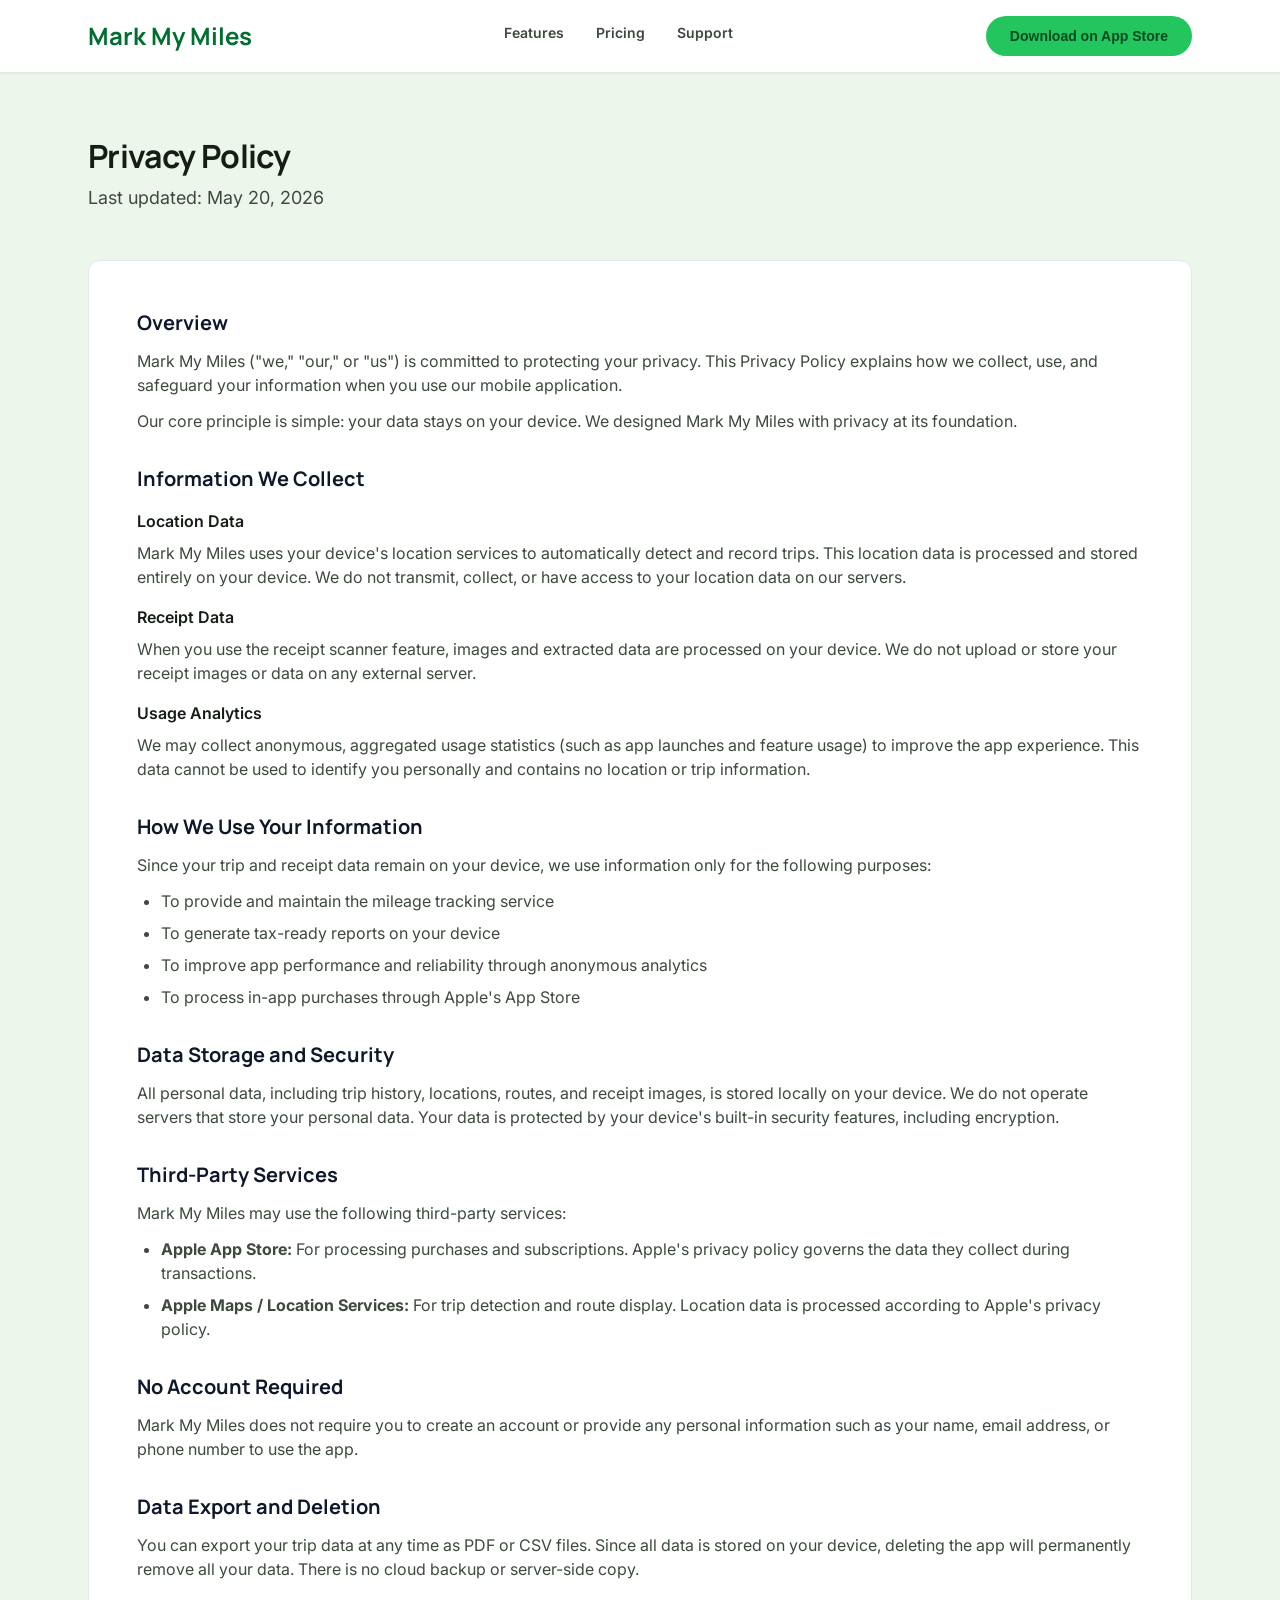
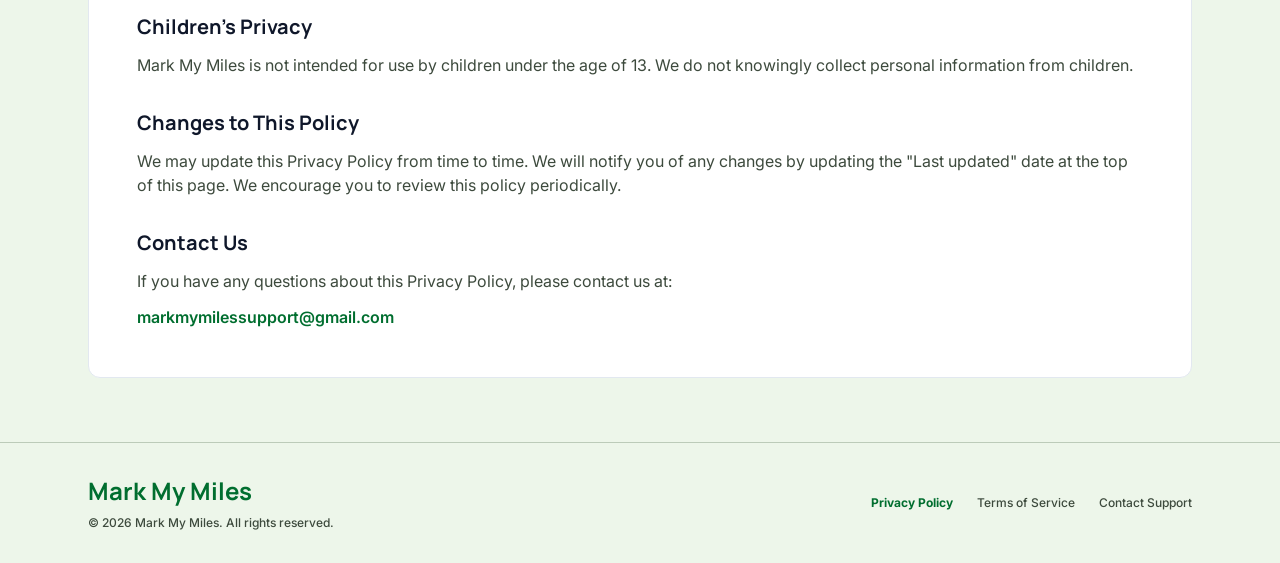
==== privacy.html @ 022749a6 "fix issues" ====
<!DOCTYPE html>
<html lang="en">
<head>
  <meta charset="UTF-8">
  <meta name="viewport" content="width=device-width, initial-scale=1.0">
  <title>Privacy Policy | Mark My Miles</title>
  <link rel="icon" type="image/png" sizes="32x32" href="favicon-32x32.png">
  <link rel="icon" type="image/png" sizes="16x16" href="favicon-16x16.png">
  <link rel="apple-touch-icon" sizes="180x180" href="apple-touch-icon.png">
  <link href="https://fonts.googleapis.com/css2?family=Manrope:wght@600;700&family=Inter:wght@400;500;600&display=swap" rel="stylesheet">
  <link href="https://fonts.googleapis.com/css2?family=Material+Symbols+Outlined:wght,FILL@100..700,0..1&display=swap" rel="stylesheet">
  <link rel="stylesheet" href="styles.css">
</head>
<body class="legal-page">
  <!-- Top Nav -->
  <header class="top-nav" style="position: sticky;">
    <nav class="container">
      <a href="index.html" class="logo">Mark My Miles</a>
      <div class="nav-links">
        <a href="index.html#features">Features</a>
        <a href="index.html#pricing">Pricing</a>
        <a href="support.html">Support</a>
      </div>
      <button class="btn-primary">Download on App Store</button>
    </nav>
  </header>

  <main class="container" style="padding-top: 32px; padding-bottom: 32px;">
    <section class="legal-hero">
      <h1 class="headline-lg">Privacy Policy</h1>
      <p class="body-lg">Last updated: May 20, 2026</p>
    </section>

    <div class="legal-content">
      <section class="legal-section">
        <h2>Overview</h2>
        <p>Mark My Miles ("we," "our," or "us") is committed to protecting your privacy. This Privacy Policy explains how we collect, use, and safeguard your information when you use our mobile application.</p>
        <p>Our core principle is simple: your data stays on your device. We designed Mark My Miles with privacy at its foundation.</p>
      </section>

      <section class="legal-section">
        <h2>Information We Collect</h2>
        <h3>Location Data</h3>
        <p>Mark My Miles uses your device's location services to automatically detect and record trips. This location data is processed and stored entirely on your device. We do not transmit, collect, or have access to your location data on our servers.</p>
        <h3>Receipt Data</h3>
        <p>When you use the receipt scanner feature, images and extracted data are processed on your device. We do not upload or store your receipt images or data on any external server.</p>
        <h3>Usage Analytics</h3>
        <p>We may collect anonymous, aggregated usage statistics (such as app launches and feature usage) to improve the app experience. This data cannot be used to identify you personally and contains no location or trip information.</p>
      </section>

      <section class="legal-section">
        <h2>How We Use Your Information</h2>
        <p>Since your trip and receipt data remain on your device, we use information only for the following purposes:</p>
        <ul>
          <li>To provide and maintain the mileage tracking service</li>
          <li>To generate tax-ready reports on your device</li>
          <li>To improve app performance and reliability through anonymous analytics</li>
          <li>To process in-app purchases through Apple's App Store</li>
        </ul>
      </section>

      <section class="legal-section">
        <h2>Data Storage and Security</h2>
        <p>All personal data, including trip history, locations, routes, and receipt images, is stored locally on your device. We do not operate servers that store your personal data. Your data is protected by your device's built-in security features, including encryption.</p>
      </section>

      <section class="legal-section">
        <h2>Third-Party Services</h2>
        <p>Mark My Miles may use the following third-party services:</p>
        <ul>
          <li><strong>Apple App Store:</strong> For processing purchases and subscriptions. Apple's privacy policy governs the data they collect during transactions.</li>
          <li><strong>Apple Maps / Location Services:</strong> For trip detection and route display. Location data is processed according to Apple's privacy policy.</li>
        </ul>
      </section>

      <section class="legal-section">
        <h2>No Account Required</h2>
        <p>Mark My Miles does not require you to create an account or provide any personal information such as your name, email address, or phone number to use the app.</p>
      </section>

      <section class="legal-section">
        <h2>Data Export and Deletion</h2>
        <p>You can export your trip data at any time as PDF or CSV files. Since all data is stored on your device, deleting the app will permanently remove all your data. There is no cloud backup or server-side copy.</p>
      </section>

      <section class="legal-section">
        <h2>Children's Privacy</h2>
        <p>Mark My Miles is not intended for use by children under the age of 13. We do not knowingly collect personal information from children.</p>
      </section>

      <section class="legal-section">
        <h2>Changes to This Policy</h2>
        <p>We may update this Privacy Policy from time to time. We will notify you of any changes by updating the "Last updated" date at the top of this page. We encourage you to review this policy periodically.</p>
      </section>

      <section class="legal-section">
        <h2>Contact Us</h2>
        <p>If you have any questions about this Privacy Policy, please contact us at:</p>
        <p><a href="mailto:markmymilessupport@gmail.com" class="legal-link">markmymilessupport@gmail.com</a></p>
      </section>
    </div>
  </main>

  <!-- Footer -->
  <footer class="footer">
    <div class="container">
      <div>
        <div class="logo" style="margin-bottom: 8px;">Mark My Miles</div>
        <div class="copyright">&copy; 2026 Mark My Miles. All rights reserved.</div>
      </div>
      <div class="footer-links">
        <a href="privacy.html" style="color: var(--primary); font-weight: 700;">Privacy Policy</a>
        <a href="terms.html">Terms of Service</a>
        <a href="support.html">Contact Support</a>
      </div>
    </div>
  </footer>
</body>
</html>
---- styles.css ----
*,
*::before,
*::after {
  box-sizing: border-box;
  margin: 0;
  padding: 0;
}

:root {
  --primary: #006e2f;
  --primary-container: #22c55e;
  --on-primary-container: #004b1e;
  --on-primary: #ffffff;
  --inverse-primary: #4ae176;
  --surface: #f3fcef;
  --surface-container-lowest: #ffffff;
  --surface-container-low: #edf6ea;
  --surface-container: #e8f0e4;
  --on-surface: #161d16;
  --on-surface-variant: #3d4a3d;
  --outline-variant: #bccbb9;
  --secondary: #006591;
  --error: #ba1a1a;
  --success-light: #DCFCE7;
  --slate-100: #F1F5F9;
  --slate-200: #E2E8F0;
  --slate-500: #64748B;
  --slate-600: #475569;
  --slate-700: #334155;
  --slate-900: #0F172A;
}

html {
  scroll-behavior: smooth;
}

body {
  font-family: 'Inter', sans-serif;
  font-size: 16px;
  line-height: 24px;
  font-weight: 400;
  color: var(--on-surface);
  background-color: var(--surface);
  -webkit-font-smoothing: antialiased;
}

a {
  text-decoration: none;
  color: inherit;
}

img {
  max-width: 100%;
  height: auto;
  display: block;
}

ul {
  list-style: none;
}

.material-symbols-outlined {
  font-variation-settings: 'FILL' 0, 'wght' 400, 'GRAD' 0, 'opsz' 24;
}

.material-filled {
  font-variation-settings: 'FILL' 1, 'wght' 400, 'GRAD' 0, 'opsz' 24;
}

/* ===== Layout ===== */

.container {
  max-width: 1200px;
  margin: 0 auto;
  padding-left: 48px;
  padding-right: 48px;
}

/* ===== Typography ===== */

.headline-lg {
  font-family: 'Manrope', sans-serif;
  font-size: 32px;
  line-height: 40px;
  letter-spacing: -0.02em;
  font-weight: 700;
}

.headline-md {
  font-family: 'Manrope', sans-serif;
  font-size: 24px;
  line-height: 32px;
  font-weight: 600;
}

.body-lg {
  font-size: 18px;
  line-height: 28px;
  font-weight: 400;
}

.body-md {
  font-size: 16px;
  line-height: 24px;
  font-weight: 400;
}

.label-bold {
  font-size: 14px;
  line-height: 20px;
  font-weight: 600;
}

.label-sm {
  font-size: 12px;
  line-height: 16px;
  font-weight: 500;
}

/* ===== Shared Components ===== */

.tonal-elevation {
  box-shadow: 0 4px 20px rgba(15, 23, 42, 0.08);
}

.card-shadow {
  border: 1px solid var(--slate-200);
}

/* ===== Top Nav ===== */

.top-nav {
  background: var(--surface-container-lowest);
  box-shadow: 0 1px 3px rgba(0, 0, 0, 0.08);
  position: fixed;
  top: 0;
  width: 100%;
  z-index: 50;
}

.top-nav .container {
  display: flex;
  justify-content: space-between;
  align-items: center;
  padding-top: 16px;
  padding-bottom: 16px;
}

.top-nav .logo {
  font-family: 'Manrope', sans-serif;
  font-size: 24px;
  line-height: 32px;
  font-weight: 700;
  color: var(--primary);
}

.top-nav .nav-links {
  display: flex;
  align-items: center;
  gap: 32px;
}

.top-nav .nav-links a {
  font-size: 14px;
  line-height: 20px;
  font-weight: 600;
  color: var(--on-surface-variant);
  transition: color 0.2s;
}

.top-nav .nav-links a {
  border-bottom: 2px solid transparent;
  padding-bottom: 4px;
}

.top-nav .nav-links a:hover,
.top-nav .nav-links a.active {
  color: var(--primary);
}

.top-nav .nav-links a.active {
  border-bottom-color: var(--primary);
}

.btn-primary {
  background: var(--primary-container);
  color: var(--on-primary-container);
  font-size: 14px;
  line-height: 20px;
  font-weight: 600;
  padding: 10px 24px;
  border-radius: 9999px;
  border: none;
  cursor: pointer;
  transition: opacity 0.2s;
}

.btn-primary:hover {
  opacity: 0.9;
}

/* ===== Footer ===== */

.footer {
  background: var(--surface-container-low);
  border-top: 1px solid var(--outline-variant);
}

.footer .container {
  display: flex;
  justify-content: space-between;
  align-items: center;
  padding-top: 32px;
  padding-bottom: 32px;
}

.footer .logo {
  font-family: 'Manrope', sans-serif;
  font-size: 24px;
  line-height: 32px;
  font-weight: 700;
  color: var(--primary);
}

.footer .footer-links {
  display: flex;
  gap: 24px;
}

.footer .footer-links a {
  font-size: 12px;
  line-height: 16px;
  font-weight: 500;
  color: var(--on-surface-variant);
  transition: color 0.2s;
}

.footer .footer-links a:hover {
  color: var(--primary);
}

.footer .copyright {
  font-size: 12px;
  line-height: 16px;
  font-weight: 500;
  color: var(--on-surface-variant);
}

/* ===================== */
/* LANDING PAGE          */
/* ===================== */

/* Hero */

.hero {
  padding-top: 96px;
  padding-bottom: 96px;
  display: flex;
  align-items: center;
  gap: 24px;
}

.hero-text {
  flex: 1;
}

.hero-text h1 {
  font-family: 'Manrope', sans-serif;
  font-size: 32px;
  line-height: 40px;
  letter-spacing: -0.02em;
  font-weight: 700;
  color: var(--slate-900);
  margin-bottom: 16px;
}

.hero-text p {
  font-size: 18px;
  line-height: 28px;
  color: var(--slate-600);
  max-width: 560px;
}

.hero-text .btn-hero {
  display: inline-block;
  margin-top: 24px;
  background: var(--primary-container);
  color: var(--on-primary-container);
  font-size: 18px;
  font-weight: 600;
  padding: 16px 32px;
  border-radius: 12px;
  border: none;
  cursor: pointer;
  transition: opacity 0.2s;
  box-shadow: 0 4px 20px rgba(15, 23, 42, 0.08);
}

.hero-text .btn-hero:hover {
  opacity: 0.9;
}

.hero-image {
  flex: 0.5;
}

.hero-image .phone-frame {
  border-radius: 24px;
  overflow: hidden;
  box-shadow: 0 4px 20px rgba(15, 23, 42, 0.08);
  background: white;
  padding: 16px;
}

.hero-image .phone-frame img {
  border-radius: 16px;
  width: 100%;
}

/* Features Bento Grid */

.features-section {
  background: var(--slate-100);
  padding: 96px 0;
}

.section-header {
  text-align: center;
  margin-bottom: 64px;
}

.section-header h2 {
  color: var(--slate-900);
  margin-bottom: 8px;
}

.section-header p {
  color: var(--slate-600);
}

.bento-grid {
  display: grid;
  grid-template-columns: repeat(12, 1fr);
  gap: 24px;
}

.bento-card {
  background: white;
  padding: 40px;
  border-radius: 24px;
  border: 1px solid var(--slate-200);
  box-shadow: 0 4px 20px rgba(15, 23, 42, 0.08);
}

.bento-card.span-8 {
  grid-column: span 8;
}

.bento-card.span-4 {
  grid-column: span 4;
}

.bento-card.span-12 {
  grid-column: span 12;
}

.bento-card.green {
  background: var(--primary);
  color: white;
  border: none;
}

.bento-card.green p {
  color: rgba(255, 255, 255, 0.8);
}

.bento-card.light-green {
  background: var(--surface-container-low);
}

.bento-icon {
  width: 48px;
  height: 48px;
  border-radius: 50%;
  display: flex;
  align-items: center;
  justify-content: center;
  margin-bottom: 24px;
}

.bento-icon.green-bg {
  background: var(--success-light);
}

.bento-icon.green-bg .material-symbols-outlined {
  color: var(--primary);
}

.bento-icon.white-bg {
  background: rgba(255, 255, 255, 0.2);
}

.bento-icon.white-bg .material-symbols-outlined {
  color: white;
}

.bento-icon.blue-bg {
  background: rgba(0, 101, 145, 0.1);
}

.bento-icon.blue-bg .material-symbols-outlined {
  color: var(--secondary);
}

.bento-icon.plain-white {
  background: white;
}

.bento-icon.plain-white .material-symbols-outlined {
  color: var(--primary);
}

.bento-card h3 {
  color: var(--slate-900);
  margin-bottom: 16px;
}

.bento-card.green h3 {
  color: white;
}

.bento-card p {
  color: var(--slate-600);
}

.bento-tags {
  display: flex;
  gap: 16px;
  margin-top: 32px;
}

.bento-tag {
  padding: 8px 16px;
  background: var(--surface-container-low);
  border-radius: 9999px;
  font-size: 14px;
  font-weight: 600;
  color: var(--primary);
}

.bento-card .feature-image {
  width: 100%;
  border-radius: 12px;
  border: 1px solid var(--slate-100);
  margin-top: 24px;
}

.bento-split {
  display: flex;
  gap: 32px;
  align-items: center;
}

.bento-split > div {
  flex: 1;
}

.bento-split img {
  width: 100%;
  height: 192px;
  object-fit: cover;
  border-radius: 12px;
  box-shadow: 0 1px 3px rgba(0, 0, 0, 0.08);
}

/* Pricing */

.pricing-section {
  padding: 96px 0;
  background: white;
}

.pricing-grid {
  display: grid;
  grid-template-columns: repeat(3, 1fr);
  gap: 24px;
  align-items: center;
}

.pricing-card {
  padding: 32px;
  border-radius: 24px;
  border: 1px solid var(--slate-200);
  background: white;
  transition: border-color 0.2s;
}

.pricing-card:hover {
  border-color: var(--primary);
}

.pricing-card.featured {
  border: 2px solid var(--primary);
  box-shadow: 0 4px 20px rgba(15, 23, 42, 0.08);
  transform: scale(1.05);
  position: relative;
}

.pricing-badge {
  position: absolute;
  top: -16px;
  left: 50%;
  transform: translateX(-50%);
  background: var(--primary);
  color: white;
  padding: 4px 16px;
  border-radius: 9999px;
  font-size: 12px;
  font-weight: 500;
}

.pricing-card .plan-label {
  font-size: 14px;
  font-weight: 600;
  color: var(--slate-600);
  margin-bottom: 8px;
  text-transform: uppercase;
}

.pricing-card.featured .plan-label {
  color: var(--primary);
}

.pricing-card .price {
  font-family: 'Manrope', sans-serif;
  font-size: 32px;
  line-height: 40px;
  font-weight: 700;
  color: var(--slate-900);
  margin-bottom: 24px;
}

.pricing-card .price span {
  font-family: 'Inter', sans-serif;
  font-size: 16px;
  font-weight: 400;
  color: var(--slate-500);
}

.pricing-card ul {
  margin-bottom: 32px;
}

.pricing-card ul li {
  display: flex;
  align-items: center;
  gap: 8px;
  font-size: 16px;
  color: var(--slate-600);
  margin-bottom: 16px;
}

.pricing-card ul li:last-child {
  margin-bottom: 0;
}

.pricing-card ul li .material-symbols-outlined {
  color: var(--primary);
  font-size: 18px;
}

.btn-plan {
  width: 100%;
  padding: 12px;
  border-radius: 12px;
  font-size: 14px;
  font-weight: 600;
  border: none;
  text-align: center;
}

.btn-plan-secondary {
  background: var(--slate-100);
  color: var(--slate-900);
}

.btn-plan-secondary:hover {
  background: var(--slate-200);
}

.btn-plan-primary {
  background: var(--primary);
  color: white;
  border-radius: 9999px;
  padding: 12px 32px;
  width: auto;
}

.btn-plan-primary:hover {
  opacity: 1;
}

/* Privacy */

.privacy-section {
  padding: 96px 0;
  background: var(--slate-900);
  color: white;
}

.privacy-section .container {
  display: flex;
  align-items: center;
  gap: 64px;
}

.privacy-content {
  flex: 1;
}

.privacy-content h2 {
  margin-bottom: 24px;
}

.privacy-content > p {
  font-size: 18px;
  line-height: 28px;
  color: rgba(255, 255, 255, 0.7);
  margin-bottom: 32px;
}

.privacy-features {
  display: grid;
  grid-template-columns: 1fr 1fr;
  gap: 32px;
}

.privacy-features .material-symbols-outlined {
  color: var(--inverse-primary);
  font-size: 30px;
  margin-bottom: 8px;
  display: block;
}

.privacy-features h4 {
  font-size: 14px;
  font-weight: 600;
}

.privacy-badge {
  flex: 1;
  background: rgba(255, 255, 255, 0.1);
  padding: 48px;
  border-radius: 24px;
  backdrop-filter: blur(12px);
  border: 1px solid rgba(255, 255, 255, 0.1);
  text-align: center;
}

.privacy-badge .badge-icon {
  display: inline-flex;
  align-items: center;
  justify-content: center;
  width: 80px;
  height: 80px;
  border-radius: 50%;
  background: rgba(74, 225, 118, 0.2);
  margin-bottom: 24px;
}

.privacy-badge .badge-icon .material-symbols-outlined {
  color: var(--inverse-primary);
  font-size: 36px;
}

.privacy-badge p {
  font-family: 'Manrope', sans-serif;
  font-size: 20px;
  line-height: 28px;
  font-weight: 600;
}

/* Testimonials */

.testimonials-section {
  padding: 96px 0;
  background: var(--surface);
}

.testimonials-grid {
  display: grid;
  grid-template-columns: 1fr 1fr;
  gap: 24px;
}

.testimonial-card {
  padding: 40px;
  background: white;
  border-radius: 24px;
  border: 1px solid var(--slate-200);
  box-shadow: 0 4px 20px rgba(15, 23, 42, 0.08);
}

.testimonial-stars {
  display: flex;
  gap: 4px;
  margin-bottom: 24px;
  color: var(--primary);
}

.testimonial-card blockquote {
  font-size: 18px;
  line-height: 28px;
  color: var(--slate-700);
  font-style: italic;
  margin-bottom: 32px;
}

.testimonial-author {
  display: flex;
  align-items: center;
  gap: 16px;
}

.testimonial-avatar {
  width: 48px;
  height: 48px;
  background: var(--slate-200);
  border-radius: 50%;
  overflow: hidden;
  flex-shrink: 0;
}

.testimonial-avatar img {
  width: 100%;
  height: 100%;
  object-fit: cover;
}

.testimonial-author h5 {
  font-size: 14px;
  font-weight: 600;
  color: var(--slate-900);
}

.testimonial-author p {
  font-size: 12px;
  font-weight: 500;
  color: var(--slate-500);
}

/* ===================== */
/* SUPPORT PAGE          */
/* ===================== */

body.support-page {
  background: var(--surface-container-low);
}

.support-hero {
  padding-top: 32px;
  padding-bottom: 48px;
}

.support-hero h1 {
  margin-bottom: 16px;
}

.support-hero p {
  color: var(--on-surface-variant);
  max-width: 640px;
}

/* How It Works */

.how-it-works {
  background: var(--surface-container-lowest);
  border-radius: 12px;
  padding: 32px;
  border: 1px solid var(--slate-200);
  display: flex;
  gap: 32px;
  margin-bottom: 32px;
}

.how-it-works-content {
  flex: 1;
}

.how-it-works-content .section-label {
  display: flex;
  align-items: center;
  gap: 12px;
  margin-bottom: 16px;
}

.how-it-works-content .section-label .material-symbols-outlined {
  color: var(--primary);
}

.how-it-works-content .info-block {
  margin-bottom: 24px;
}

.how-it-works-content .info-block:last-child {
  margin-bottom: 0;
}

.how-it-works-content .info-block h3 {
  font-size: 14px;
  font-weight: 600;
  color: var(--primary);
  margin-bottom: 4px;
}

.how-it-works-content .info-block p {
  color: var(--on-surface-variant);
}

.how-it-works-image {
  flex: 1;
  border-radius: 8px;
  overflow: hidden;
  position: relative;
  min-height: 200px;
}

.how-it-works-image img {
  position: absolute;
  inset: 0;
  width: 100%;
  height: 100%;
  object-fit: cover;
}

/* FAQ */

.faq-section {
  margin-bottom: 32px;
}

.faq-section .section-header {
  margin-bottom: 48px;
}

.faq-grid {
  display: grid;
  grid-template-columns: repeat(3, 1fr);
  gap: 24px;
}

.faq-card {
  background: var(--surface-container-lowest);
  padding: 24px;
  border-radius: 12px;
  border: 1px solid var(--slate-200);
  transition: box-shadow 0.3s, transform 0.3s;
}

.faq-card:hover {
  box-shadow: 0 4px 20px rgba(15, 23, 42, 0.08);
  transform: translateY(-2px);
}

.faq-icon {
  width: 48px;
  height: 48px;
  border-radius: 50%;
  display: flex;
  align-items: center;
  justify-content: center;
  margin-bottom: 24px;
}

.faq-icon.green {
  background: var(--success-light);
}

.faq-icon.green .material-symbols-outlined {
  color: var(--primary);
}

.faq-icon.blue {
  background: #eff6ff;
}

.faq-icon.blue .material-symbols-outlined {
  color: var(--secondary);
}

.faq-icon.red {
  background: #fef2f2;
}

.faq-icon.red .material-symbols-outlined {
  color: var(--error);
}

.faq-card h3 {
  margin-bottom: 16px;
}

.faq-card p {
  color: var(--on-surface-variant);
}

/* Contact */

.contact-section {
  background: var(--surface-container-lowest);
  border-radius: 16px;
  padding: 32px 48px;
  border: 1px solid var(--slate-200);
  overflow: hidden;
  position: relative;
  margin-bottom: 32px;
}

.contact-section .decorative-circle {
  position: absolute;
  top: 0;
  right: 0;
  width: 256px;
  height: 256px;
  background: var(--primary);
  opacity: 0.05;
  border-radius: 50%;
  transform: translate(50%, -50%);
}

.contact-inner {
  position: relative;
  z-index: 1;
}

.contact-section h2 {
  margin-bottom: 16px;
}

.contact-section .contact-desc {
  color: var(--on-surface-variant);
  margin-bottom: 32px;
}

.contact-email {
  display: flex;
  align-items: center;
  gap: 12px;
  color: var(--primary);
  font-size: 14px;
  font-weight: 600;
}

.contact-email .material-symbols-outlined {
  color: var(--primary);
}

/* ===================== */
/* LEGAL PAGES           */
/* ===================== */

body.legal-page {
  background: var(--surface-container-low);
}

.legal-hero {
  padding-top: 32px;
  padding-bottom: 48px;
}

.legal-hero h1 {
  margin-bottom: 8px;
}

.legal-hero p {
  color: var(--on-surface-variant);
}

.legal-content {
  background: var(--surface-container-lowest);
  border-radius: 12px;
  padding: 48px;
  border: 1px solid var(--slate-200);
  margin-bottom: 32px;
}

.legal-section {
  margin-bottom: 32px;
}

.legal-section:last-child {
  margin-bottom: 0;
}

.legal-section h2 {
  font-family: 'Manrope', sans-serif;
  font-size: 20px;
  line-height: 28px;
  font-weight: 700;
  color: var(--slate-900);
  margin-bottom: 12px;
}

.legal-section h3 {
  font-size: 16px;
  font-weight: 600;
  color: var(--on-surface);
  margin-top: 16px;
  margin-bottom: 8px;
}

.legal-section p {
  color: var(--on-surface-variant);
  margin-bottom: 12px;
}

.legal-section p:last-child {
  margin-bottom: 0;
}

.legal-section ul {
  list-style: disc;
  padding-left: 24px;
  margin-bottom: 12px;
}

.legal-section ul li {
  color: var(--on-surface-variant);
  margin-bottom: 8px;
}

.legal-section ul li:last-child {
  margin-bottom: 0;
}

.legal-link {
  color: var(--primary);
  font-weight: 600;
}

.legal-link:hover {
  text-decoration: underline;
}

/* ===== Responsive ===== */

@media (max-width: 768px) {
  .container {
    padding-left: 20px;
    padding-right: 20px;
  }

  .top-nav .nav-links {
    display: none;
  }

  .hero {
    flex-direction: column;
    padding-top: 48px;
    padding-bottom: 48px;
    text-align: center;
  }

  .hero-text h1 {
    font-size: 28px;
    line-height: 36px;
  }

  .hero-text p {
    margin: 0 auto;
  }

  .bento-grid {
    grid-template-columns: 1fr;
  }

  .bento-card.span-8,
  .bento-card.span-4 {
    grid-column: span 1;
  }

  .bento-split {
    flex-direction: column;
  }

  .pricing-grid {
    grid-template-columns: 1fr;
  }

  .pricing-card.featured {
    transform: none;
  }

  .privacy-section .container {
    flex-direction: column;
  }

  .testimonials-grid {
    grid-template-columns: 1fr;
  }

  .footer .container {
    flex-direction: column;
    gap: 16px;
    text-align: center;
  }

  .how-it-works {
    flex-direction: column;
  }

  .faq-grid {
    grid-template-columns: 1fr;
  }

  .contact-section {
    padding: 32px;
  }

  .legal-content {
    padding: 24px;
  }
}
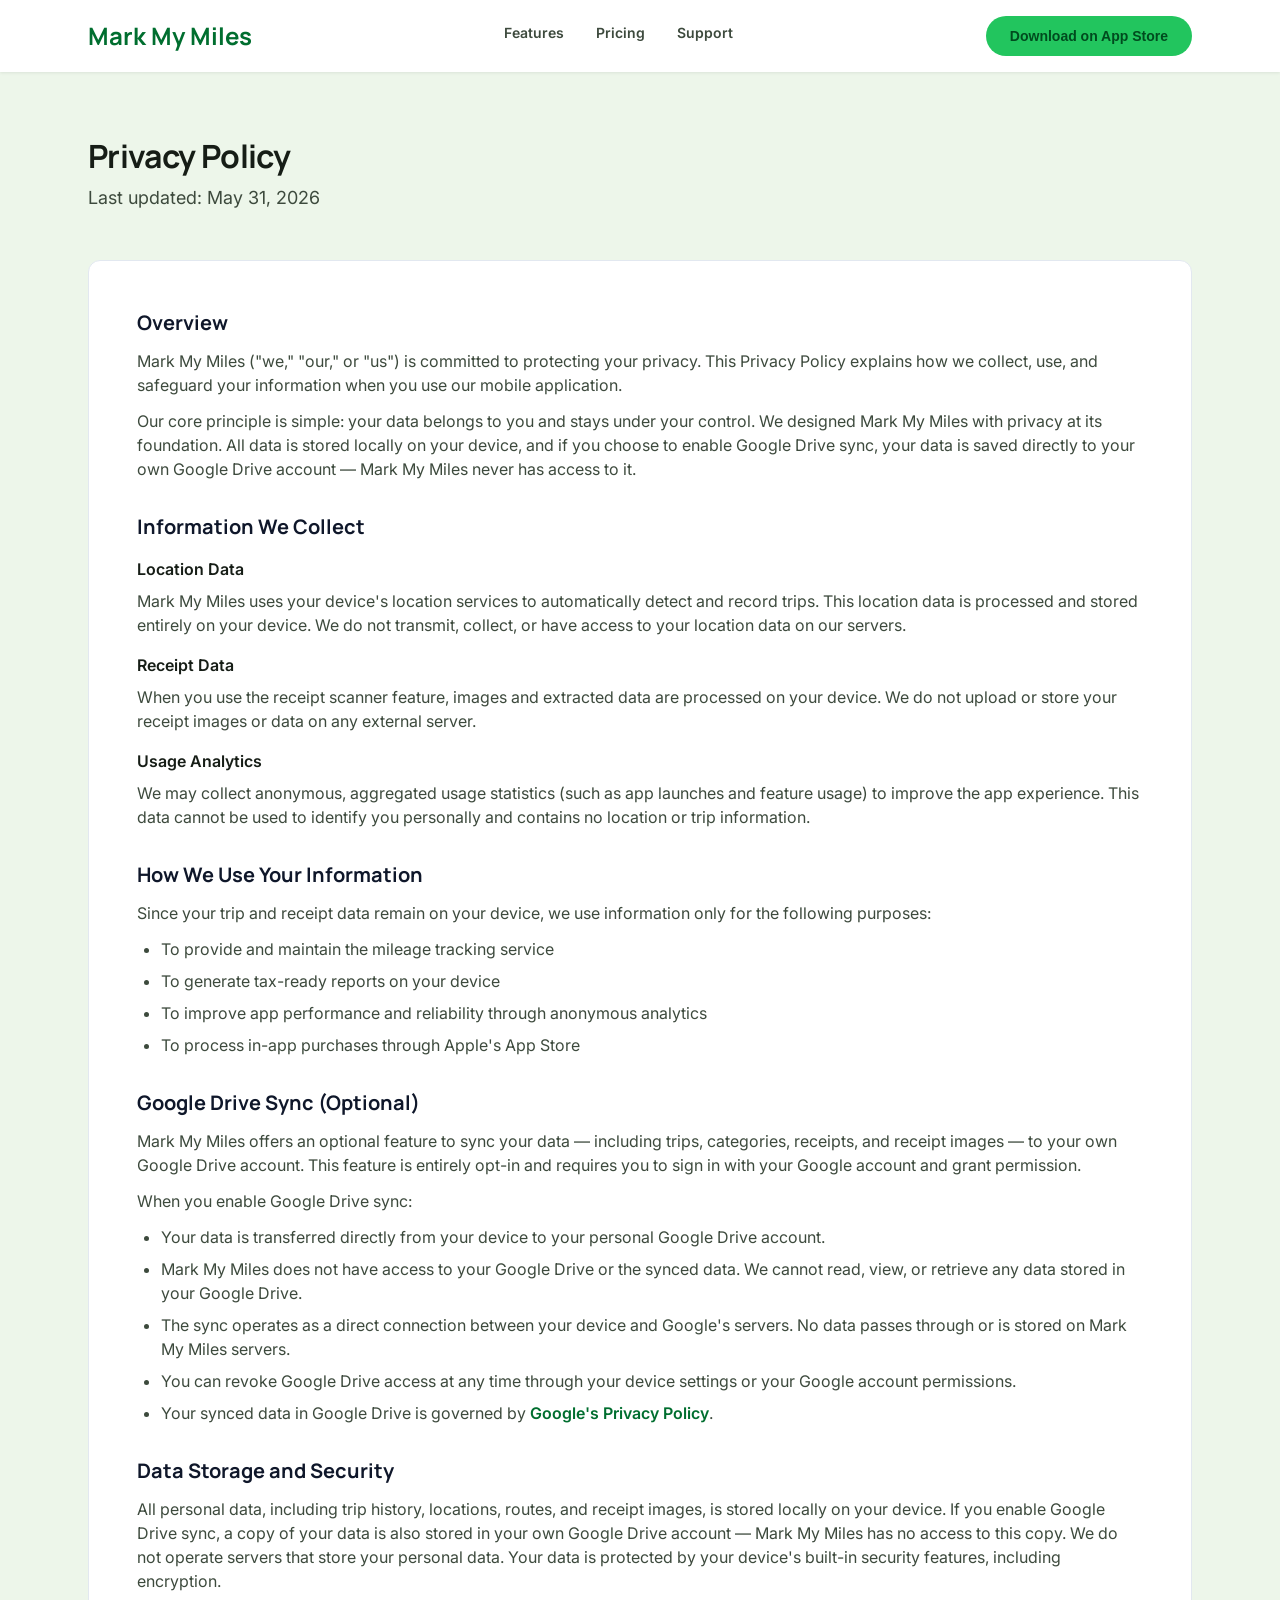
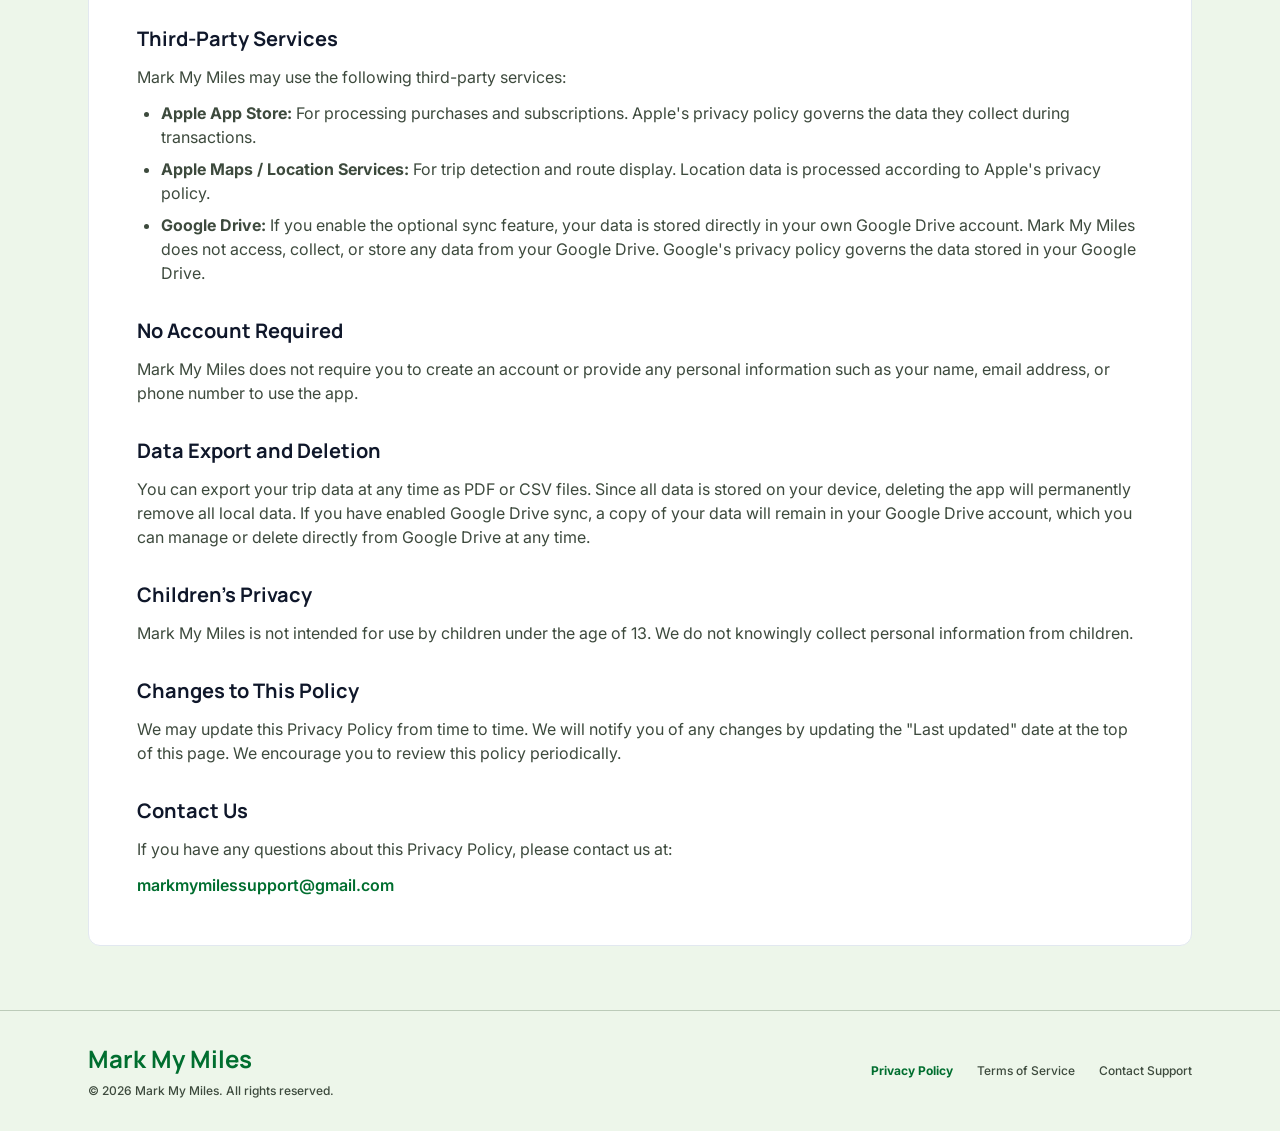
==== commit e056a821: "Update privacy policy for Google Drive sync feature Co-Authored-By: Claude Opus 4.6 <noreply@anthrop" ====
--- a/privacy.html
+++ b/privacy.html
@@ -28,14 +28,14 @@
   <main class="container" style="padding-top: 32px; padding-bottom: 32px;">
     <section class="legal-hero">
       <h1 class="headline-lg">Privacy Policy</h1>
-      <p class="body-lg">Last updated: May 20, 2026</p>
+      <p class="body-lg">Last updated: May 31, 2026</p>
     </section>
 
     <div class="legal-content">
       <section class="legal-section">
         <h2>Overview</h2>
         <p>Mark My Miles ("we," "our," or "us") is committed to protecting your privacy. This Privacy Policy explains how we collect, use, and safeguard your information when you use our mobile application.</p>
-        <p>Our core principle is simple: your data stays on your device. We designed Mark My Miles with privacy at its foundation.</p>
+        <p>Our core principle is simple: your data belongs to you and stays under your control. We designed Mark My Miles with privacy at its foundation. All data is stored locally on your device, and if you choose to enable Google Drive sync, your data is saved directly to your own Google Drive account — Mark My Miles never has access to it.</p>
       </section>
 
       <section class="legal-section">
@@ -60,8 +60,21 @@
       </section>
 
       <section class="legal-section">
+        <h2>Google Drive Sync (Optional)</h2>
+        <p>Mark My Miles offers an optional feature to sync your data — including trips, categories, receipts, and receipt images — to your own Google Drive account. This feature is entirely opt-in and requires you to sign in with your Google account and grant permission.</p>
+        <p>When you enable Google Drive sync:</p>
+        <ul>
+          <li>Your data is transferred directly from your device to your personal Google Drive account.</li>
+          <li>Mark My Miles does not have access to your Google Drive or the synced data. We cannot read, view, or retrieve any data stored in your Google Drive.</li>
+          <li>The sync operates as a direct connection between your device and Google's servers. No data passes through or is stored on Mark My Miles servers.</li>
+          <li>You can revoke Google Drive access at any time through your device settings or your Google account permissions.</li>
+          <li>Your synced data in Google Drive is governed by <a href="https://policies.google.com/privacy" class="legal-link">Google's Privacy Policy</a>.</li>
+        </ul>
+      </section>
+
+      <section class="legal-section">
         <h2>Data Storage and Security</h2>
-        <p>All personal data, including trip history, locations, routes, and receipt images, is stored locally on your device. We do not operate servers that store your personal data. Your data is protected by your device's built-in security features, including encryption.</p>
+        <p>All personal data, including trip history, locations, routes, and receipt images, is stored locally on your device. If you enable Google Drive sync, a copy of your data is also stored in your own Google Drive account — Mark My Miles has no access to this copy. We do not operate servers that store your personal data. Your data is protected by your device's built-in security features, including encryption.</p>
       </section>
 
       <section class="legal-section">
@@ -70,6 +83,7 @@
         <ul>
           <li><strong>Apple App Store:</strong> For processing purchases and subscriptions. Apple's privacy policy governs the data they collect during transactions.</li>
           <li><strong>Apple Maps / Location Services:</strong> For trip detection and route display. Location data is processed according to Apple's privacy policy.</li>
+          <li><strong>Google Drive:</strong> If you enable the optional sync feature, your data is stored directly in your own Google Drive account. Mark My Miles does not access, collect, or store any data from your Google Drive. Google's privacy policy governs the data stored in your Google Drive.</li>
         </ul>
       </section>
 
@@ -80,7 +94,7 @@
 
       <section class="legal-section">
         <h2>Data Export and Deletion</h2>
-        <p>You can export your trip data at any time as PDF or CSV files. Since all data is stored on your device, deleting the app will permanently remove all your data. There is no cloud backup or server-side copy.</p>
+        <p>You can export your trip data at any time as PDF or CSV files. Since all data is stored on your device, deleting the app will permanently remove all local data. If you have enabled Google Drive sync, a copy of your data will remain in your Google Drive account, which you can manage or delete directly from Google Drive at any time.</p>
       </section>
 
       <section class="legal-section">
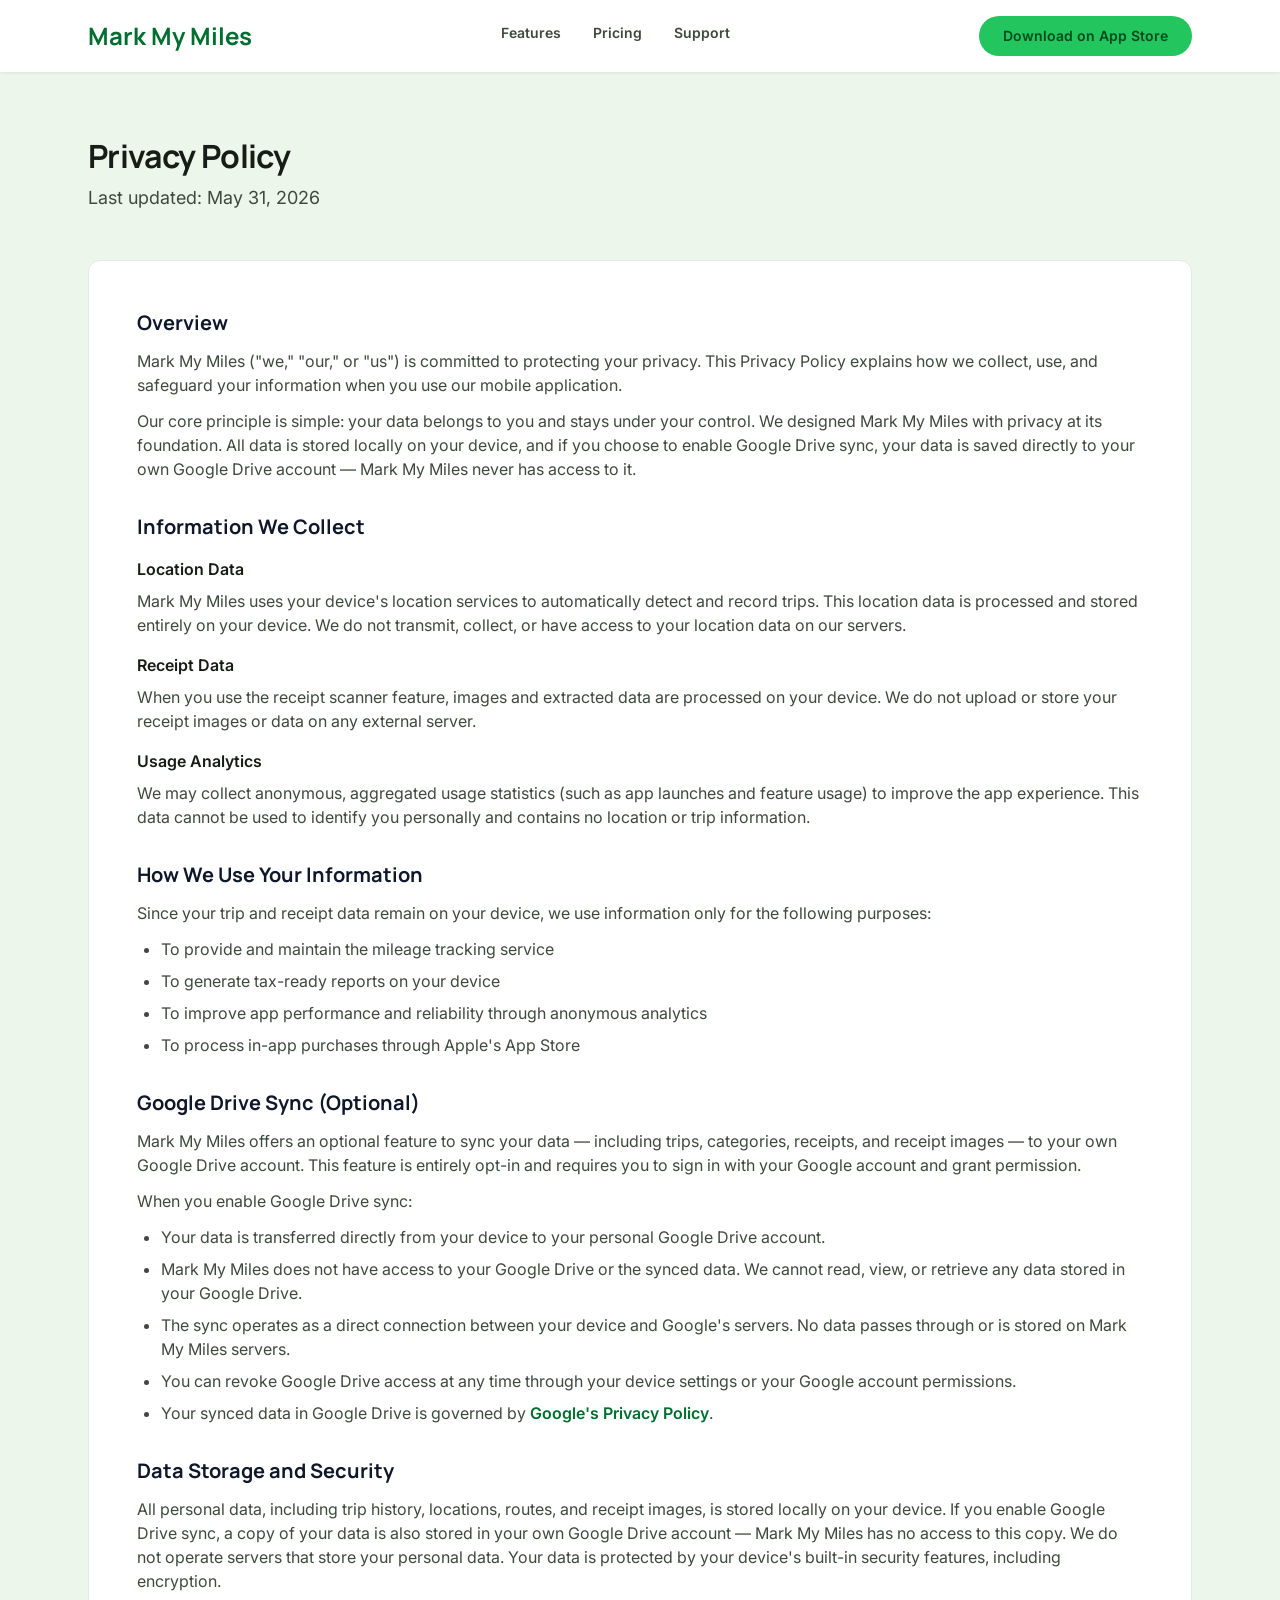
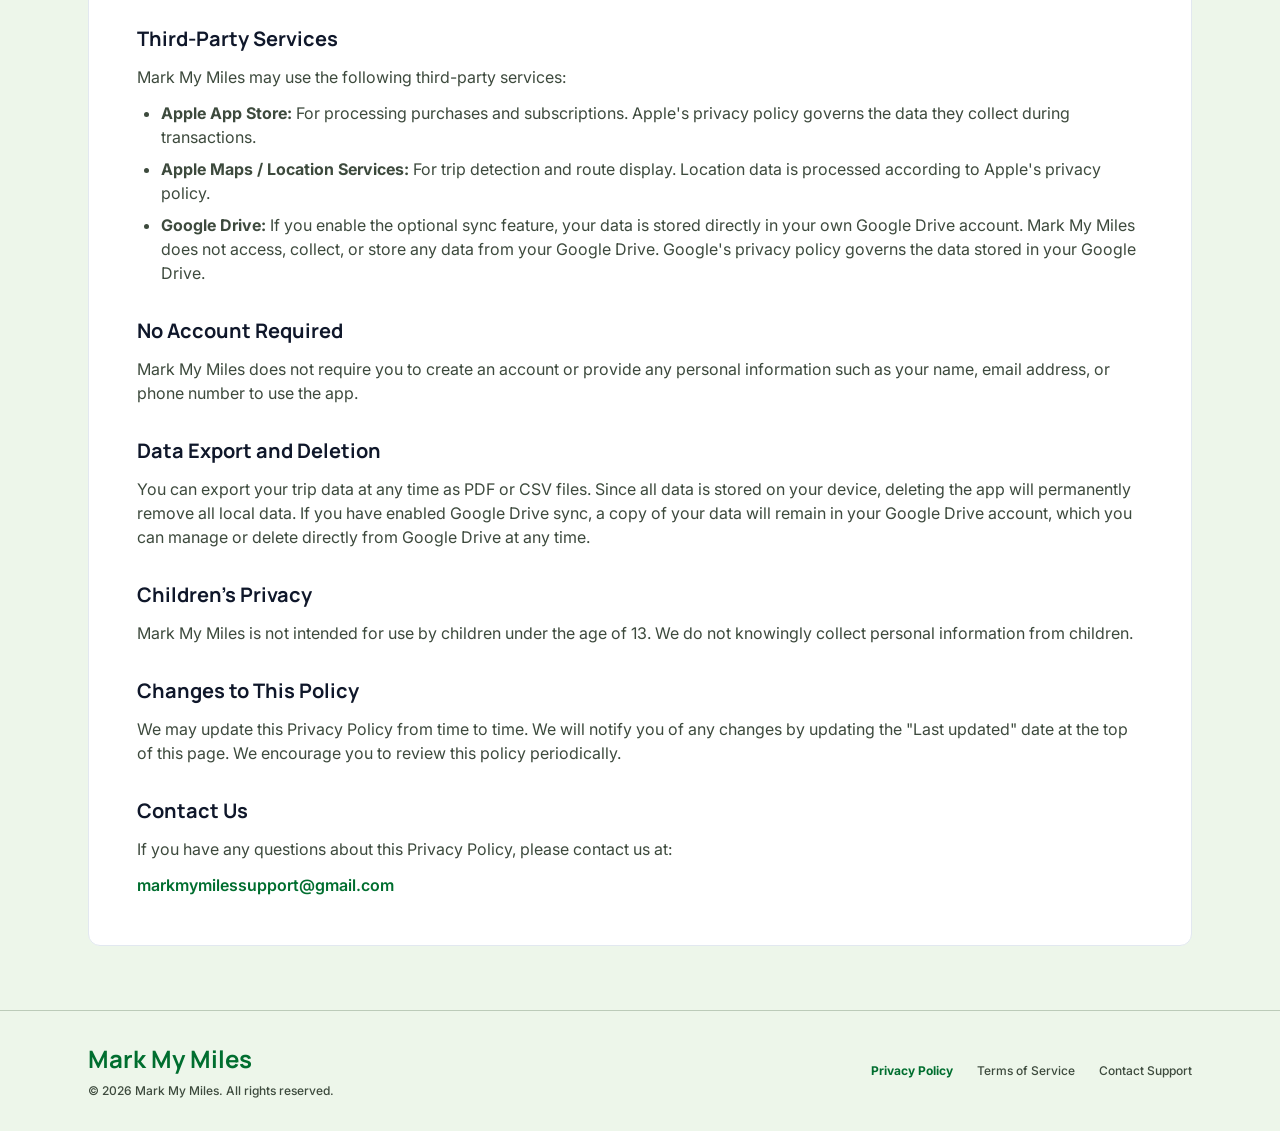
==== commit 21228ed9: "Link App Store buttons to app listing Co-Authored-By: Claude Opus 4.6 <noreply@anthropic.com>" ====
--- a/privacy.html
+++ b/privacy.html
@@ -21,7 +21,7 @@
         <a href="index.html#pricing">Pricing</a>
         <a href="support.html">Support</a>
       </div>
-      <button class="btn-primary">Download on App Store</button>
+      <a href="https://apps.apple.com/us/app/mark-my-miles/id6762168171" class="btn-primary">Download on App Store</a>
     </nav>
   </header>
 
